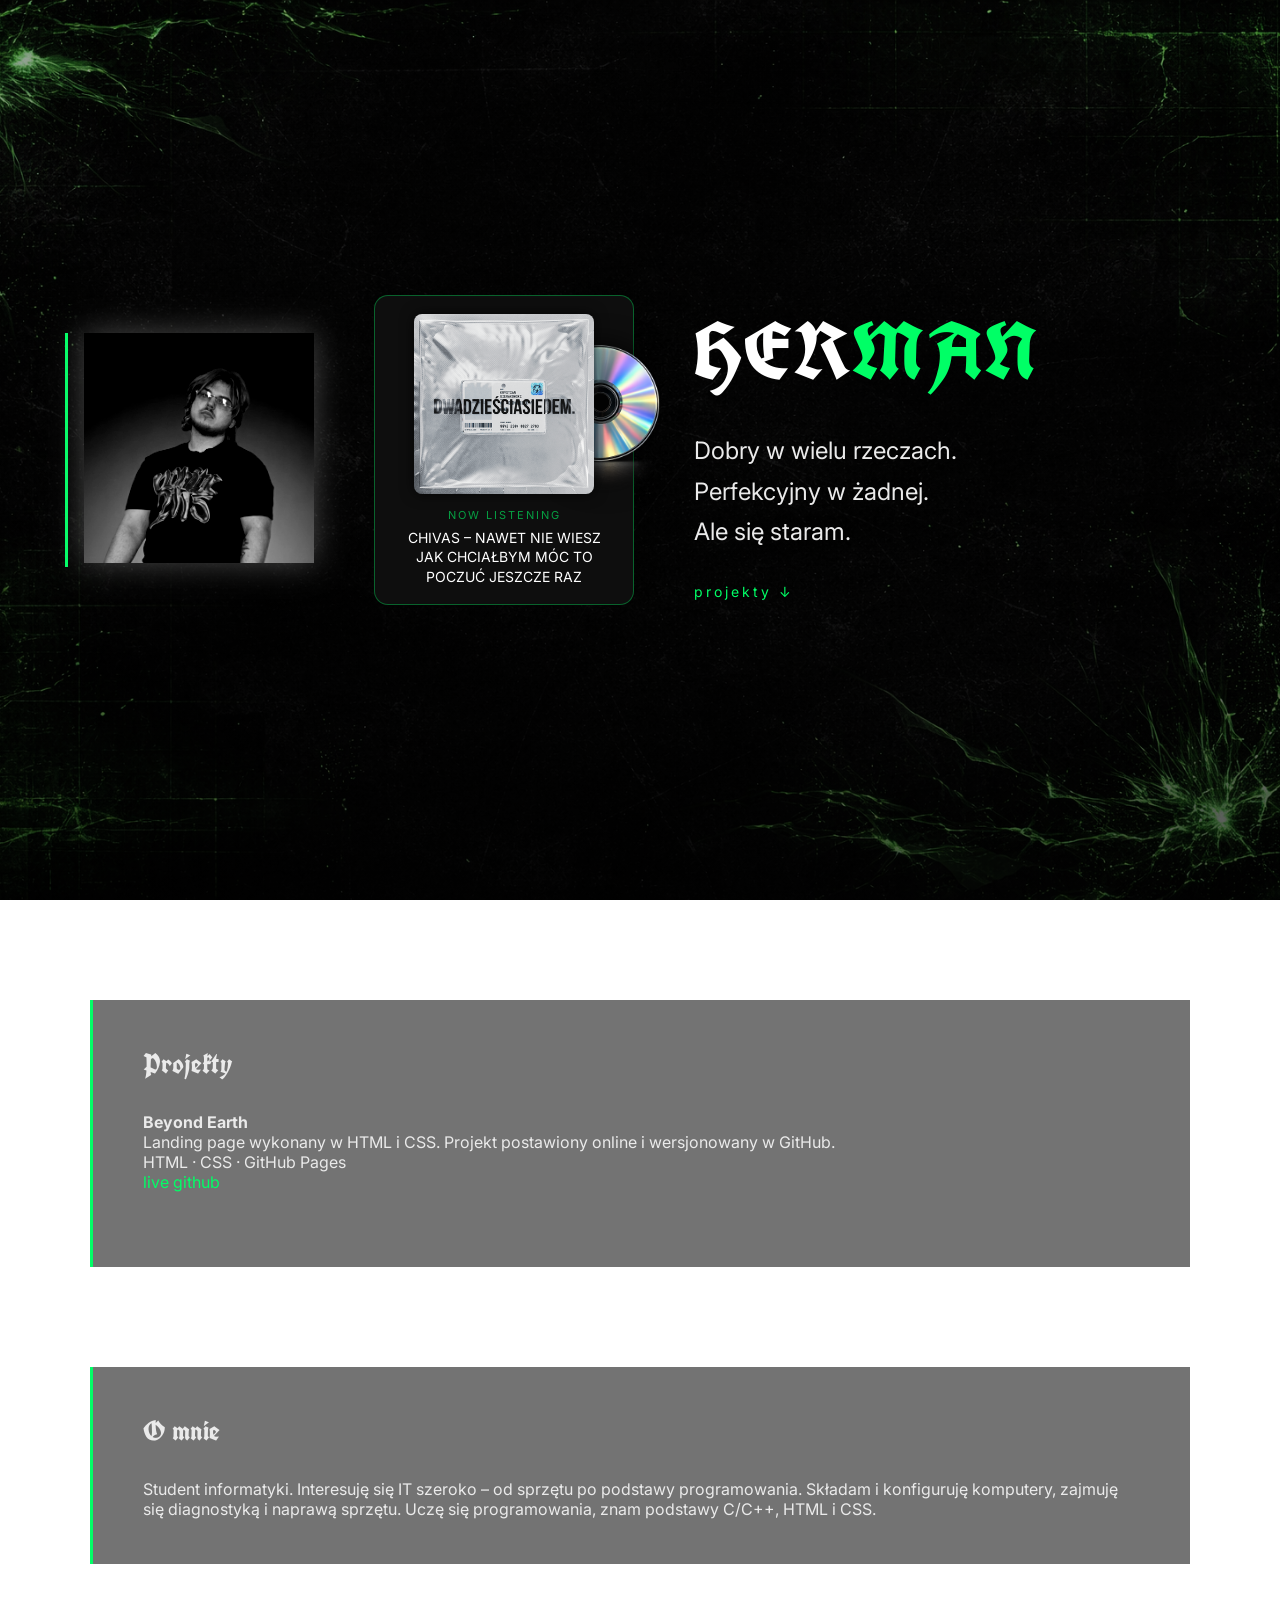
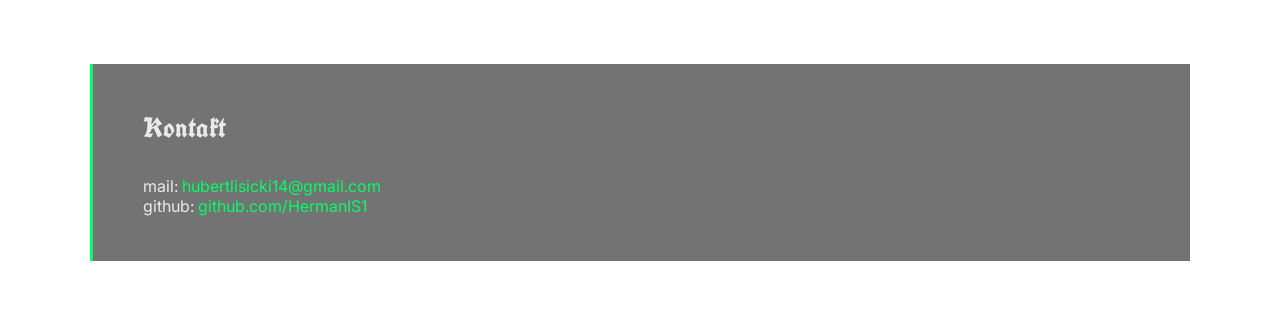
==== index.html @ 8cbeb7b8 "Add files via upload" ====
<!DOCTYPE html>
<html lang="pl">
<head>
    <meta charset="UTF-8">
    <meta name="viewport" content="width=device-width, initial-scale=1.0">
    <title>Portfolio | Herman</title>

    <link rel="preconnect" href="https://fonts.googleapis.com">
    <link rel="preconnect" href="https://fonts.gstatic.com" crossorigin>
    <link href="https://fonts.googleapis.com/css2?family=UnifrakturCook:wght@700&family=Inter:wght@400;500&display=swap" rel="stylesheet">

    <link rel="stylesheet" href="style.css">
</head>
<body>

<header class="hero">
    <div class="hero-content">

        <div class="photo-wrap">
            <img src="images/profilowe.png" alt="Herman" class="profile-img">
        </div>

        <div class="vinyl-widget">

            <div class="album">
                <div class="cover">
                    <img src="images/chivas-cover.png" alt="Chivas cover">
                </div>

                <img src="images/cd.png" class="cd-disc" alt="CD disc">
            </div>

            <div class="music-text">
                <span class="label">NOW LISTENING</span>
                <span class="track">
                    CHIVAS – NAWET NIE WIESZ JAK CHCIAŁBYM MÓC TO POCZUĆ JESZCZE RAZ
                </span>
            </div>

        </div>

        <div class="hero-text">
            <h1 class="hero-title">
                <span class="white">HER</span><span class="green">MAN</span>
            </h1>

            <p class="hero-claim">
                Dobry w wielu rzeczach.<br>
                Perfekcyjny w żadnej.<br>
                Ale się staram.
            </p>

            <a href="#projects" class="scroll">projekty ↓</a>
        </div>

    </div>
</header>


<section id="projects" class="section-box">
    <h3>Projekty</h3>

    <div class="project">
        <h4>Beyond Earth</h4>
        <p>
            Landing page wykonany w HTML i CSS.
            Projekt postawiony online i wersjonowany w GitHub.
        </p>
        <span>HTML · CSS · GitHub Pages</span>

        <div class="links">
            <a href="https://hermanis1.github.io/website/" target="_blank">live</a>
            <a href="https://github.com/HermanIS1" target="_blank">github</a>
        </div>
    </div>
</section>


<section class="section-box">
    <h3>O mnie</h3>
    <p>
        Student informatyki. Interesuję się IT szeroko – od sprzętu po podstawy programowania.
        Składam i konfiguruję komputery, zajmuję się diagnostyką i naprawą sprzętu.
        Uczę się programowania, znam podstawy C/C++, HTML i CSS.
    </p>
</section>


<section class="section-box">
    <h3>Kontakt</h3>
    <p>mail: <a href="mailto:hubertlisicki14@gmail.com">hubertlisicki14@gmail.com</a></p>
    <p>github: <a href="https://github.com/HermanIS1" target="_blank">github.com/HermanIS1</a></p>
</section>

</body>
</html>
---- style.css ----
:root {
    --green: #00ff66;
}

* {
    margin: 0;
    padding: 0;
    box-sizing: border-box;
}

body {
    min-height: 100vh;
    font-family: 'Inter', sans-serif;
    color: #eaeaea;
    background:
        linear-gradient(rgba(0,0,0,0.35), rgba(0,0,0,0.65)),
        url("images/tlo.png");
    background-size: cover;
    background-position: center;
    background-attachment: fixed;
}

/* ===== HERO ===== */

.hero {
    min-height: 100vh;
    display: flex;
    align-items: center;
    justify-content: center;
    padding: 60px 40px;
}

.hero-content {
    display: flex;
    align-items: center;
    gap: 60px;
    max-width: 1150px;
    width: 100%;
}

.photo-wrap {
    border-left: 3px solid var(--green);
    padding-left: 16px;
}

.profile-img {
    width: 230px;
    height: 230px;
    object-fit: cover;
    object-position: center top;
    filter: grayscale(100%) contrast(1.2);
    box-shadow: 0 0 30px rgba(0,255,102,0.35);
}

/* ===== CD WIDGET ===== */

.vinyl-widget {
    display: flex;
    flex-direction: column;
    align-items: center;
    gap: 14px;
    padding: 18px;
    background: #0e0e0e;
    border: 1px solid rgba(0,255,102,0.35);
    border-radius: 14px;
    max-width: 260px;
    text-align: center;
}

.album {
    position: relative;
    width: 180px;
    height: 180px;
}

.cover {
    position: absolute;
    inset: 0;
    z-index: 2;
    border-radius: 8px;
    overflow: hidden;
    box-shadow: 0 0 14px rgba(0,0,0,0.7);
}

.cover img {
    width: 100%;
    height: 100%;
    object-fit: cover;
}

.cd-disc {
    position: absolute;
    top: -4px;
    left: 85px;
    width: 200px;
    height: 200px;
    z-index: 1;
    animation: spin 8s linear infinite;
    filter: drop-shadow(0 0 14px rgba(0,0,0,0.9));
}

/* ===== MUSIC TEXT ===== */

.music-text {
    display: flex;
    flex-direction: column;
    gap: 6px;
}

.label {
    font-size: 11px;
    letter-spacing: 2px;
    color: rgba(0,255,102,0.6);
}

.track {
    font-size: 14px;
    line-height: 1.4;
    color: #ffffff;
}

/* ===== TEXT ===== */

.hero-title {
    font-family: 'UnifrakturCook', serif;
    font-size: 80px;
    letter-spacing: 2px;
    margin-bottom: 28px;
}

.hero-title .white { color: #ffffff; }
.hero-title .green { color: var(--green); }

.hero-claim {
    font-size: 24px;
    line-height: 1.7;
    max-width: 420px;
}

.scroll {
    display: inline-block;
    font-size: 14px;
    margin-top: 30px;
    letter-spacing: 3px;
    color: var(--green);
    text-decoration: none;
}

/* ===== SECTIONS ===== */

.section-box {
    background: rgba(0,0,0,0.55);
    padding: 45px 50px;
    border-left: 3px solid var(--green);
    margin: 100px auto 70px;
    max-width: 1100px;
}

h3 {
    font-family: 'UnifrakturCook', serif;
    font-size: 28px;
    margin-bottom: 30px;
}

.project {
    margin-bottom: 30px;
}

.links a, section a {
    color: var(--green);
    text-decoration: none;
}

/* ===== ANIMATION ===== */

@keyframes spin {
    from { transform: rotate(0deg); }
    to { transform: rotate(360deg); }
}

/* ===== MOBILE ===== */

@media (max-width: 900px) {
    .hero-content {
        flex-direction: column;
        text-align: center;
        gap: 35px;
    }

    .photo-wrap {
        border-left: none;
        border-top: 3px solid var(--green);
        padding-left: 0;
        padding-top: 14px;
    }

    .hero-title {
        font-size: 52px;
    }

    .hero-claim {
        font-size: 18px;
    }

    .cd-disc {
        left: 50px;
        width: 120px;
        height: 120px;
    }

    .album {
        width: 140px;
        height: 140px;
    }
}
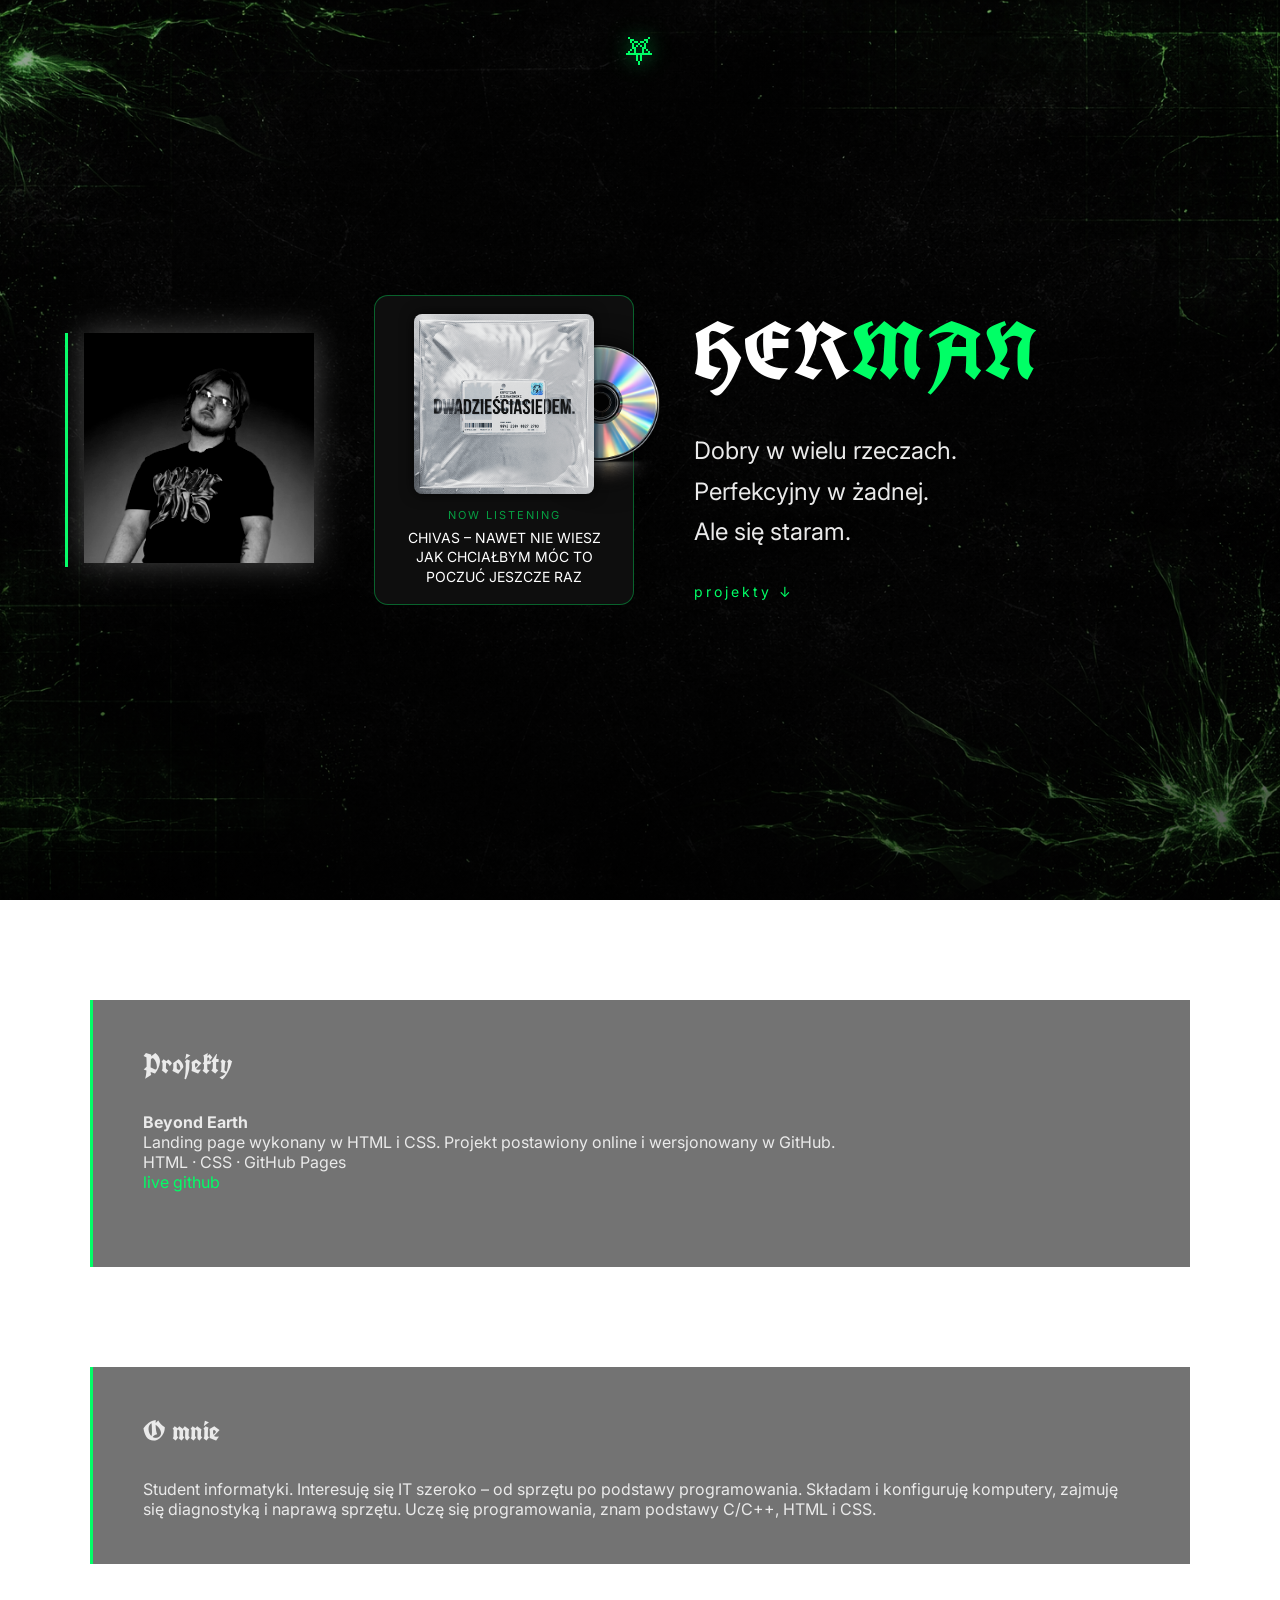
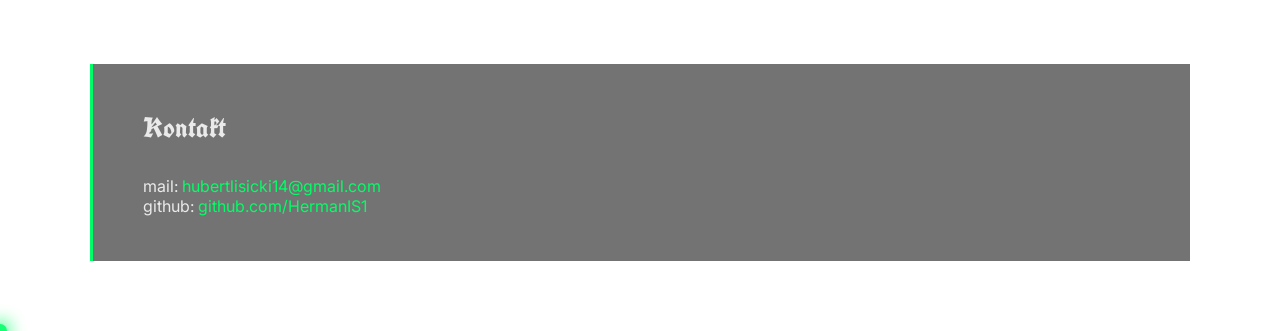
==== commit a35a113d: "Add files via upload" ====
--- a/index.html
+++ b/index.html
@@ -92,5 +92,16 @@
     <p>github: <a href="https://github.com/HermanIS1" target="_blank">github.com/HermanIS1</a></p>
 </section>
 
+<div id="scroll-sigil">⛧</div>
+<div id="cursor-trail"></div>
+
+<script src="intent.js"></script>
+<script src="scroll.js"></script>
+<script src="focus.js"></script>
+<script src="cursor.js"></script>
+<script src="script.js"></script>
+
+<div id="cursor-trail"></div>
+
 </body>
 </html>
--- a/style.css
+++ b/style.css
@@ -18,7 +18,47 @@
     background-size: cover;
     background-position: center;
     background-attachment: fixed;
-}
+    cursor: url("images/cursor.png") 16 16, auto;
+}
+.scroll {
+    display: inline-block;
+    font-size: 14px;
+    margin-top: 30px;
+    letter-spacing: 3px;
+    color: var(--green);
+    text-decoration: none;
+    transition: text-shadow 0.3s ease, transform 0.3s ease;
+    animation: arrowPulse 1.8s infinite ease-in-out;
+}
+
+.scroll:hover {
+    text-shadow: 0 0 12px rgba(0,255,102,0.9);
+    transform: translateY(-2px);
+}
+
+#cursor-trail {
+    position: fixed;
+    width: 14px;
+    height: 14px;
+    border-radius: 50%;
+    pointer-events: none;
+    background: rgba(0,255,102,0.7);
+    box-shadow: 0 0 18px rgba(0,255,102,0.9);
+    transform: translate(-50%, -50%);
+    z-index: 9999;
+}
+
+.hidden {
+    opacity: 0;
+    transform: translateY(40px);
+    transition: opacity 0.6s ease, transform 0.6s ease;
+}
+
+.visible {
+    opacity: 1;
+    transform: translateY(0);
+}
+
 
 /* ===== HERO ===== */
 
@@ -155,6 +195,17 @@
     margin: 100px auto 70px;
     max-width: 1100px;
 }
+.section-box.intent::after {
+    content: "";
+    position: absolute;
+    inset: -2px;
+    border: 2px solid rgba(0, 255, 102, 0.8);
+    box-shadow: 0 0 25px rgba(0, 255, 102, 0.6);
+    pointer-events: none;
+    opacity: 1;
+    animation: pulse 1.2s infinite alternate;
+}
+
 
 h3 {
     font-family: 'UnifrakturCook', serif;
@@ -170,6 +221,21 @@
     color: var(--green);
     text-decoration: none;
 }
+#scroll-sigil {
+    position: fixed;
+    left: 50%;
+    bottom: 30px;
+    transform: translateX(-50%);
+    font-family: 'UnifrakturCook', serif;
+    font-size: 32px;
+    color: #00ff66;
+    opacity: 0;
+    pointer-events: none;
+    text-shadow: 0 0 20px rgba(0,255,102,0.6);
+    transition: opacity 0.4s ease, transform 0.4s ease;
+    z-index: 9999;
+}
+
 
 /* ===== ANIMATION ===== */
 
@@ -177,6 +243,19 @@
     from { transform: rotate(0deg); }
     to { transform: rotate(360deg); }
 }
+@keyframes pulse {
+    from {
+        box-shadow: 0 0 18px rgba(0, 255, 102, 0.4);
+    }
+    to {
+        box-shadow: 0 0 36px rgba(0, 255, 102, 0.85);
+    }
+}
+@keyframes arrowPulse {
+    0%, 100% { opacity: 0.6; }
+    50% { opacity: 1; }
+}
+
 
 /* ===== MOBILE ===== */
 
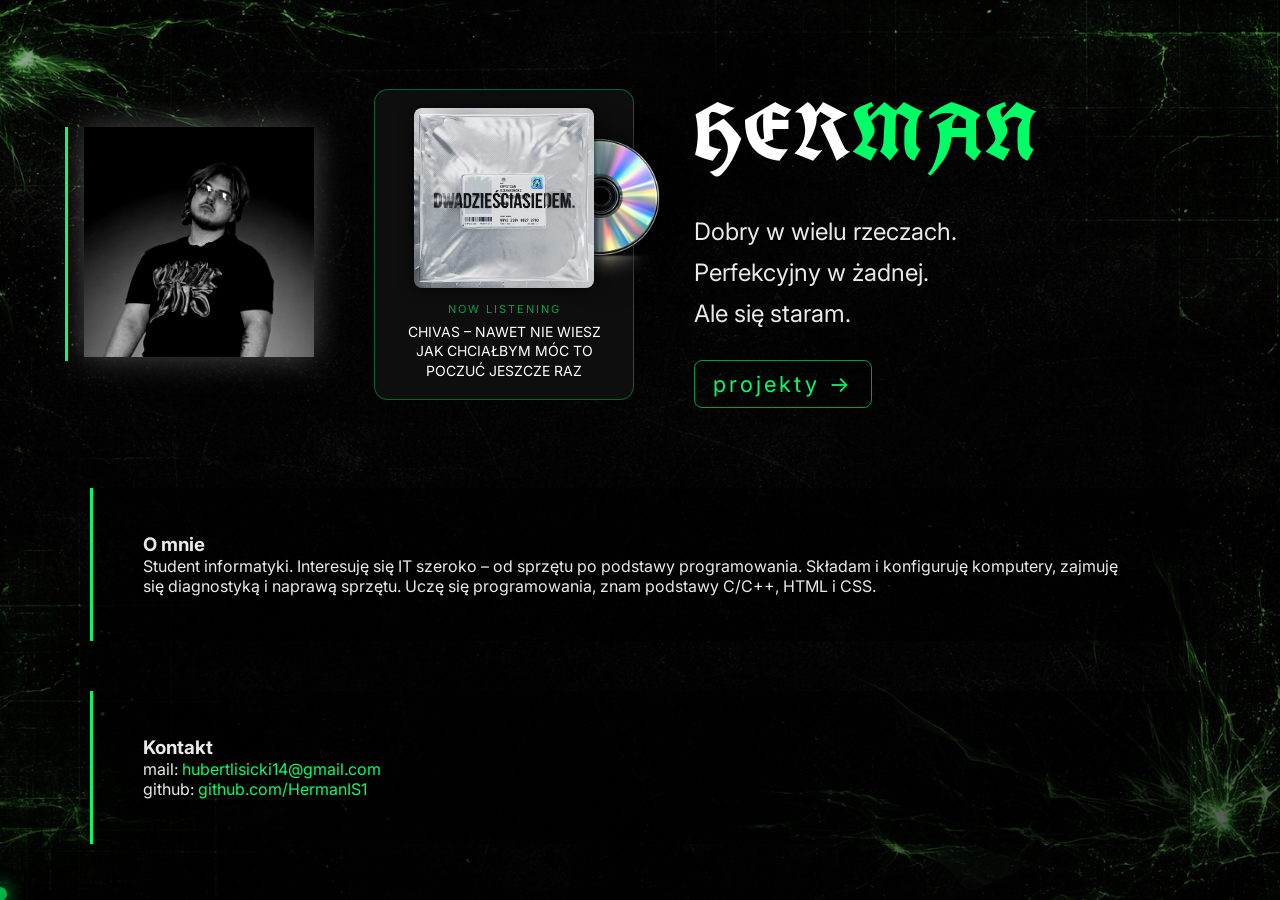
==== commit 0dd76181: "Add files via upload" ====
--- a/index.html
+++ b/index.html
@@ -21,12 +21,10 @@
         </div>
 
         <div class="vinyl-widget">
-
             <div class="album">
                 <div class="cover">
                     <img src="images/chivas-cover.png" alt="Chivas cover">
                 </div>
-
                 <img src="images/cd.png" class="cd-disc" alt="CD disc">
             </div>
 
@@ -36,7 +34,6 @@
                     CHIVAS – NAWET NIE WIESZ JAK CHCIAŁBYM MÓC TO POCZUĆ JESZCZE RAZ
                 </span>
             </div>
-
         </div>
 
         <div class="hero-text">
@@ -50,31 +47,12 @@
                 Ale się staram.
             </p>
 
-            <a href="#projects" class="scroll">projekty ↓</a>
+            <!-- LINK DO PODSTRONY -->
+            <a href="projects.html" class="scroll">projekty →</a>
         </div>
 
     </div>
 </header>
-
-
-<section id="projects" class="section-box">
-    <h3>Projekty</h3>
-
-    <div class="project">
-        <h4>Beyond Earth</h4>
-        <p>
-            Landing page wykonany w HTML i CSS.
-            Projekt postawiony online i wersjonowany w GitHub.
-        </p>
-        <span>HTML · CSS · GitHub Pages</span>
-
-        <div class="links">
-            <a href="https://hermanis1.github.io/website/" target="_blank">live</a>
-            <a href="https://github.com/HermanIS1" target="_blank">github</a>
-        </div>
-    </div>
-</section>
-
 
 <section class="section-box">
     <h3>O mnie</h3>
@@ -85,23 +63,22 @@
     </p>
 </section>
 
-
 <section class="section-box">
     <h3>Kontakt</h3>
     <p>mail: <a href="mailto:hubertlisicki14@gmail.com">hubertlisicki14@gmail.com</a></p>
     <p>github: <a href="https://github.com/HermanIS1" target="_blank">github.com/HermanIS1</a></p>
 </section>
 
+<!-- ELEMENTY DLA JS -->
 <div id="scroll-sigil">⛧</div>
 <div id="cursor-trail"></div>
 
+<!-- SKRYPTY -->
 <script src="intent.js"></script>
 <script src="scroll.js"></script>
 <script src="focus.js"></script>
 <script src="cursor.js"></script>
 <script src="script.js"></script>
 
-<div id="cursor-trail"></div>
-
 </body>
 </html>
--- a/style.css
+++ b/style.css
@@ -20,21 +20,30 @@
     background-attachment: fixed;
     cursor: url("images/cursor.png") 16 16, auto;
 }
+
+/* ===== SCROLL BUTTON ===== */
+
 .scroll {
     display: inline-block;
-    font-size: 14px;
-    margin-top: 30px;
+    font-size: 22px;
+    margin-top: 26px;
     letter-spacing: 3px;
     color: var(--green);
     text-decoration: none;
-    transition: text-shadow 0.3s ease, transform 0.3s ease;
-    animation: arrowPulse 1.8s infinite ease-in-out;
+    padding: 10px 18px;
+    border: 1px solid rgba(0,255,102,0.6);
+    border-radius: 8px;
+    transition: all 0.3s ease;
 }
 
 .scroll:hover {
-    text-shadow: 0 0 12px rgba(0,255,102,0.9);
+    background: rgba(0,255,102,0.08);
+    box-shadow: 0 0 18px rgba(0,255,102,0.6);
     transform: translateY(-2px);
 }
+
+
+/* ===== CUSTOM CURSOR ===== */
 
 #cursor-trail {
     position: fixed;
@@ -48,6 +57,8 @@
     z-index: 9999;
 }
 
+/* ===== REVEAL ON SCROLL ===== */
+
 .hidden {
     opacity: 0;
     transform: translateY(40px);
@@ -59,15 +70,14 @@
     transform: translateY(0);
 }
 
-
 /* ===== HERO ===== */
 
 .hero {
-    min-height: 100vh;
+    min-height: auto;
     display: flex;
     align-items: center;
     justify-content: center;
-    padding: 60px 40px;
+    padding: 80px 40px 40px;
 }
 
 .hero-content {
@@ -177,50 +187,30 @@
     max-width: 420px;
 }
 
-.scroll {
-    display: inline-block;
-    font-size: 14px;
-    margin-top: 30px;
-    letter-spacing: 3px;
-    color: var(--green);
-    text-decoration: none;
-}
-
 /* ===== SECTIONS ===== */
 
 .section-box {
+    position: relative;
     background: rgba(0,0,0,0.55);
     padding: 45px 50px;
     border-left: 3px solid var(--green);
-    margin: 100px auto 70px;
+    margin: 40px auto 50px;
     max-width: 1100px;
 }
-.section-box.intent::after {
-    content: "";
-    position: absolute;
-    inset: -2px;
-    border: 2px solid rgba(0, 255, 102, 0.8);
-    box-shadow: 0 0 25px rgba(0, 255, 102, 0.6);
-    pointer-events: none;
-    opacity: 1;
-    animation: pulse 1.2s infinite alternate;
-}
-
-
-h3 {
-    font-family: 'UnifrakturCook', serif;
-    font-size: 28px;
-    margin-bottom: 30px;
-}
-
-.project {
-    margin-bottom: 30px;
+
+.section-box:hover {
+    box-shadow: 0 0 35px rgba(0,255,102,0.35);
+    transform: translateY(-3px);
+    transition: 0.3s ease;
 }
 
 .links a, section a {
     color: var(--green);
     text-decoration: none;
 }
+
+/* ===== SCROLL SIGIL ===== */
+
 #scroll-sigil {
     position: fixed;
     left: 50%;
@@ -236,26 +226,17 @@
     z-index: 9999;
 }
 
-
-/* ===== ANIMATION ===== */
+/* ===== ANIMATIONS ===== */
 
 @keyframes spin {
     from { transform: rotate(0deg); }
     to { transform: rotate(360deg); }
 }
-@keyframes pulse {
-    from {
-        box-shadow: 0 0 18px rgba(0, 255, 102, 0.4);
-    }
-    to {
-        box-shadow: 0 0 36px rgba(0, 255, 102, 0.85);
-    }
-}
+
 @keyframes arrowPulse {
     0%, 100% { opacity: 0.6; }
     50% { opacity: 1; }
 }
-
 
 /* ===== MOBILE ===== */
 
@@ -281,14 +262,14 @@
         font-size: 18px;
     }
 
+    .album {
+        width: 150px;
+        height: 150px;
+    }
+
     .cd-disc {
-        left: 50px;
-        width: 120px;
-        height: 120px;
-    }
-
-    .album {
-        width: 140px;
-        height: 140px;
-    }
-}
+        width: 150px;
+        height: 150px;
+        left: 60px;
+    }
+}
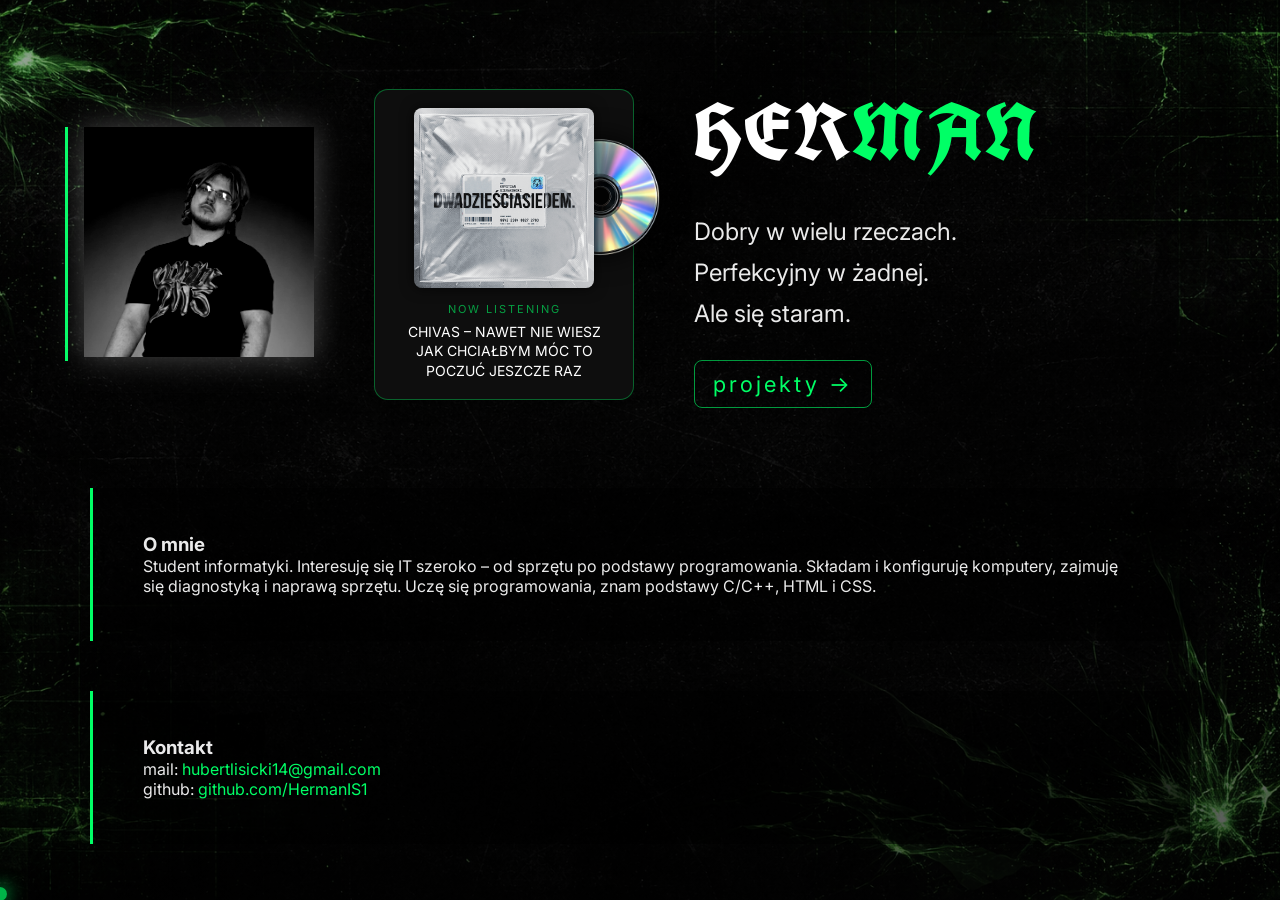
==== commit 86be403f: "Fix HTML formatting and restore content" ====
--- a/index.html
+++ b/index.html
@@ -1,6 +1,15 @@
 <!DOCTYPE html>
 <html lang="pl">
 <head>
+<!-- Google tag (gtag.js) -->
+<script async src="https://www.googletagmanager.com/gtag/js?id=G-1N44RQM8GF"></script>
+<script>
+  window.dataLayer = window.dataLayer || [];
+  function gtag(){dataLayer.push(arguments);}
+  gtag('js', new Date());
+
+  gtag('config', 'G-1N44RQM8GF');
+</script>
     <meta charset="UTF-8">
     <meta name="viewport" content="width=device-width, initial-scale=1.0">
     <title>Portfolio | Herman</title>
@@ -47,7 +56,6 @@
                 Ale się staram.
             </p>
 
-            <!-- LINK DO PODSTRONY -->
             <a href="projects.html" class="scroll">projekty →</a>
         </div>
 
@@ -69,11 +77,10 @@
     <p>github: <a href="https://github.com/HermanIS1" target="_blank">github.com/HermanIS1</a></p>
 </section>
 
-<!-- ELEMENTY DLA JS -->
+
 <div id="scroll-sigil">⛧</div>
 <div id="cursor-trail"></div>
 
-<!-- SKRYPTY -->
 <script src="intent.js"></script>
 <script src="scroll.js"></script>
 <script src="focus.js"></script>
@@ -82,3 +89,6 @@
 
 </body>
 </html>
+
+
+
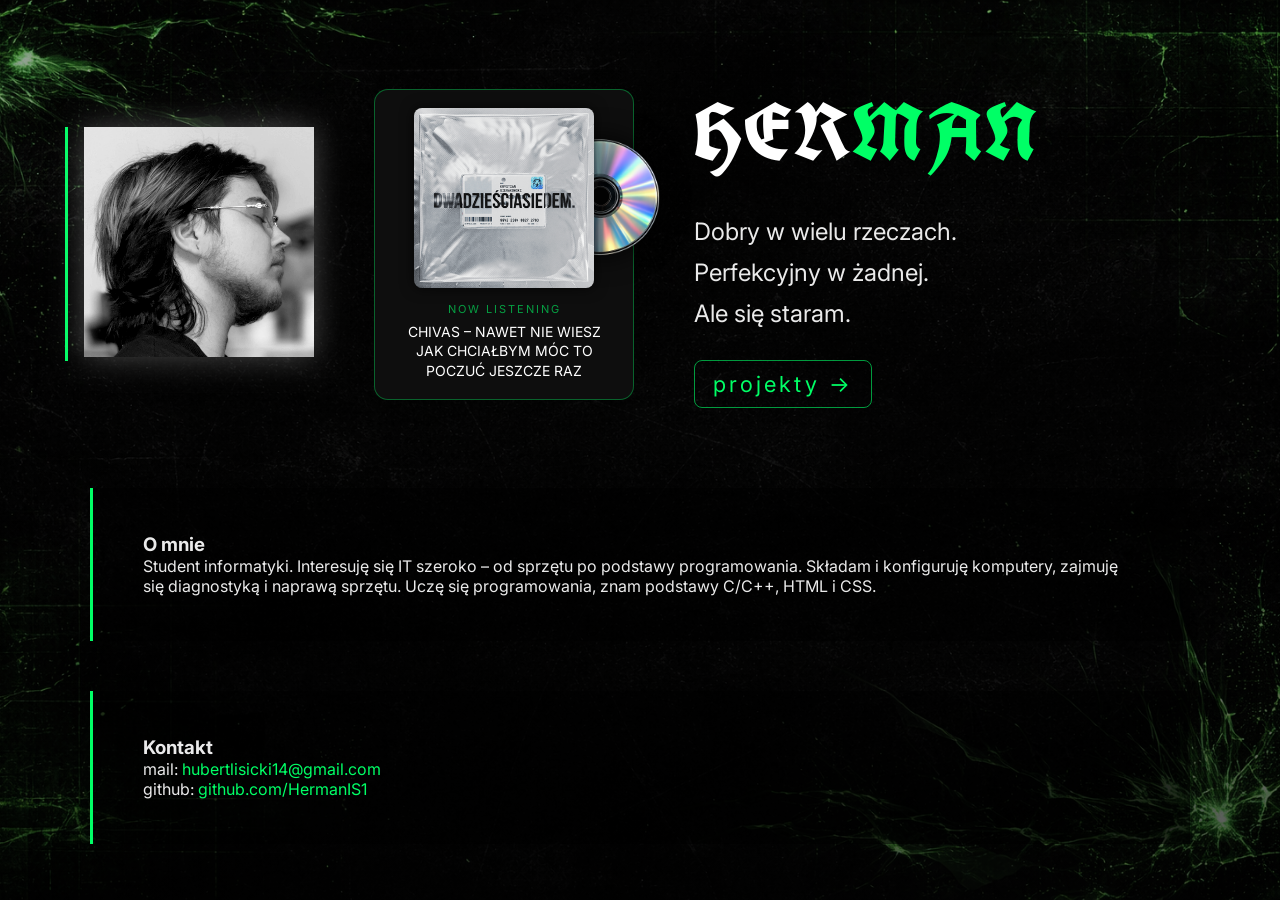
==== commit 199554c7: "Update index.html" ====
--- a/index.html
+++ b/index.html
@@ -79,12 +79,10 @@
 
 
 <div id="scroll-sigil">⛧</div>
-<div id="cursor-trail"></div>
 
 <script src="intent.js"></script>
 <script src="scroll.js"></script>
 <script src="focus.js"></script>
-<script src="cursor.js"></script>
 <script src="script.js"></script>
 
 </body>
@@ -92,3 +90,4 @@
 
 
 
+
--- a/style.css
+++ b/style.css
@@ -43,18 +43,15 @@
 }
 
 
-/* ===== CUSTOM CURSOR ===== */
-
 #cursor-trail {
-    position: fixed;
-    width: 14px;
-    height: 14px;
+    width: 12px;
+    height: 12px;
+    background: #00ff66;
     border-radius: 50%;
+    position: absolute;
     pointer-events: none;
-    background: rgba(0,255,102,0.7);
-    box-shadow: 0 0 18px rgba(0,255,102,0.9);
-    transform: translate(-50%, -50%);
     z-index: 9999;
+    box-shadow: 0 0 10px #00ff66;
 }
 
 /* ===== REVEAL ON SCROLL ===== */
@@ -273,3 +270,6 @@
         left: 60px;
     }
 }
+
+
+
